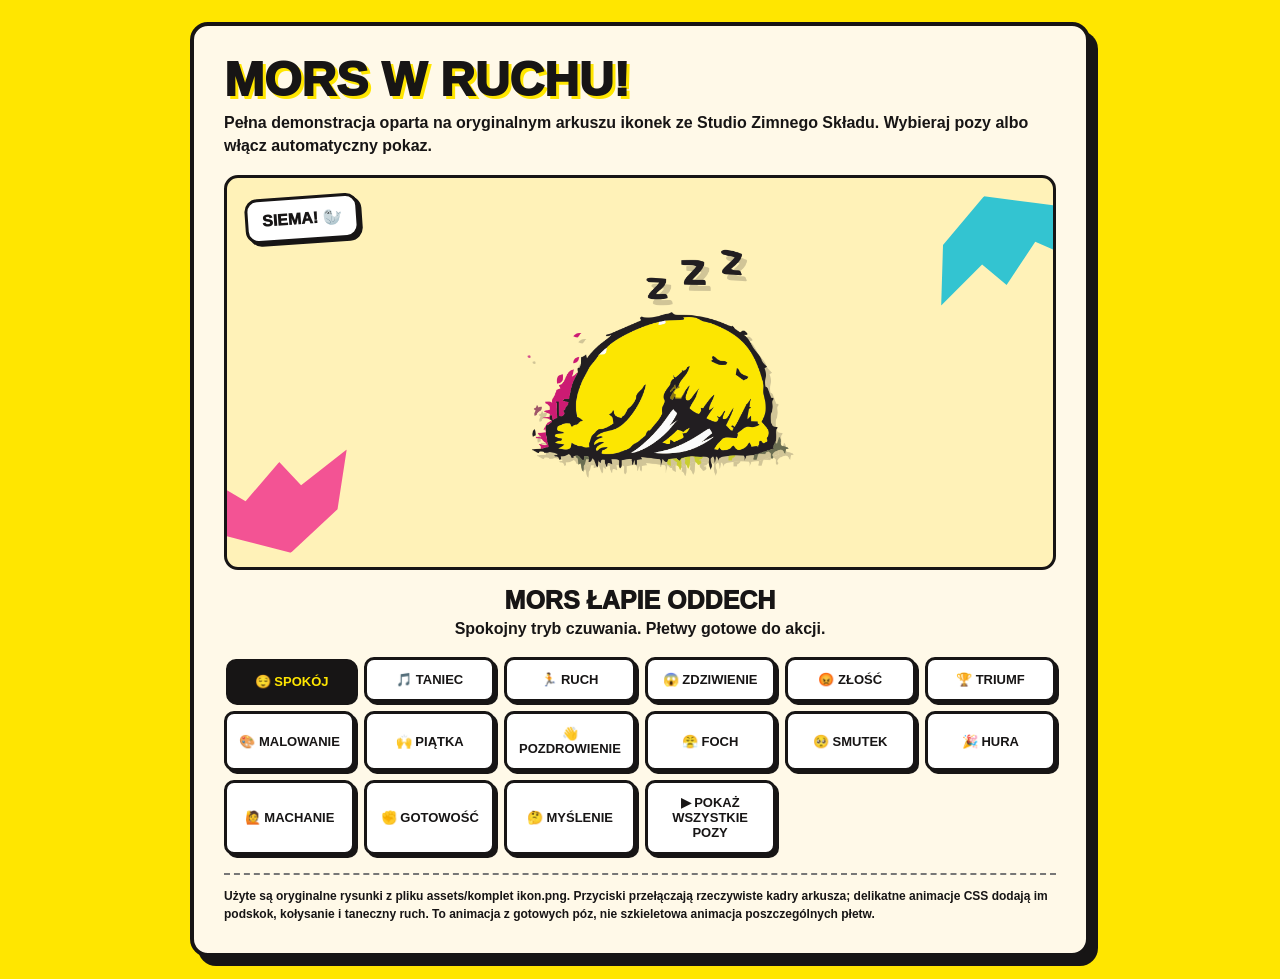
==== mors-demo.html @ f88451a2 "Popraw kadrowanie póz triumfu i malowania" ====
<!doctype html>
<html lang="pl">
<head>
<meta charset="utf-8">
<meta name="viewport" content="width=device-width,initial-scale=1">
<meta name="theme-color" content="#ffe600">
<title>Mors w ruchu — Studio Zimnego Składu</title>
<style>
:root{--ink:#171515;--yellow:#ffe600;--pink:#f02c8b;--cyan:#00b9d7}
*{box-sizing:border-box}body{margin:0;padding:22px;background:var(--yellow);color:var(--ink);font-family:Arial,sans-serif}
.wrap{max-width:900px;margin:auto;background:#fff9e8;border:4px solid var(--ink);border-radius:18px;padding:clamp(16px,4vw,30px);box-shadow:8px 9px 0 var(--ink)}
h1{font-size:clamp(27px,6vw,48px);line-height:.98;margin:0 0 8px;font-weight:1000;text-transform:uppercase;text-shadow:3px 3px 0 var(--yellow)}
.lead{font-weight:800;margin:0 0 18px;line-height:1.45}
.stage{position:relative;min-height:390px;border:3px solid var(--ink);border-radius:14px;background:#fff2b8;display:flex;align-items:center;justify-content:center;overflow:hidden}
.stage:before,.stage:after{content:"";position:absolute;width:170px;height:90px;background:var(--pink);opacity:.8;clip-path:polygon(0 40%,20% 0,34% 30%,60% 0,68% 32%,100% 10%,84% 70%,50% 100%,25% 70%);transform:rotate(-18deg);left:-35px;bottom:12px}
.stage:after{left:auto;right:-35px;top:14px;bottom:auto;background:var(--cyan);transform:rotate(155deg)}
.mors{width:min(75vw,310px);aspect-ratio:547/686;background-image:url('assets/komplet%20ikon.png');background-repeat:no-repeat;background-size:400% 400%;background-position:0 0;position:relative;z-index:1;filter:drop-shadow(5px 6px 0 rgba(23,21,21,.2));transition:background-position .12s ease,transform .2s ease}
.mors.bounce{animation:bounce .65s ease-in-out infinite}
.mors.shake{animation:shake .5s ease-in-out infinite}
.mors.dance{animation:dance .75s ease-in-out infinite}
.mors.idle{animation:idle 2s ease-in-out infinite}
/* Kadry o szerszym rysunku dostają osobne kadrowanie, bez obcinania płetw i rekwizytów. */
.mors.pose-triumph{background-size:400% 400%!important;background-position:40% 33.333%!important}
.mors.pose-paint{background-size:300% 400%!important;background-position:80% 33.333%!important}
@keyframes bounce{0%,100%{transform:translateY(0)}50%{transform:translateY(-22px)}}
@keyframes shake{0%,100%{transform:rotate(-4deg)}50%{transform:rotate(4deg)}}
@keyframes dance{0%,100%{transform:rotate(-8deg) translateY(0)}25%{transform:rotate(8deg) translateY(-12px)}50%{transform:rotate(-8deg) translateY(0)}75%{transform:rotate(8deg) translateY(-12px)}}
@keyframes idle{0%,100%{transform:translateY(0)}50%{transform:translateY(-8px)}}
.bubble{position:absolute;z-index:2;top:18px;left:18px;padding:10px 14px;background:white;border:3px solid var(--ink);border-radius:13px;font-weight:1000;transform:rotate(-4deg);box-shadow:3px 3px 0 var(--ink)}
.caption{text-align:center;font-size:clamp(18px,4vw,25px);font-weight:1000;margin:16px 0 5px;text-transform:uppercase}
.desc{text-align:center;font-weight:700;margin:0 0 17px;min-height:20px}
.controls{display:grid;grid-template-columns:repeat(auto-fit,minmax(125px,1fr));gap:9px}
button{font:900 13px Arial,sans-serif;color:var(--ink);background:#fff;border:3px solid var(--ink);border-radius:10px;padding:12px 9px;box-shadow:3px 3px 0 var(--ink);cursor:pointer}
button.active{background:var(--ink);color:var(--yellow);transform:translate(2px,2px);box-shadow:1px 1px 0 var(--ink)}
.note{margin:18px 0 0;padding-top:12px;border-top:2px dashed #777;font-size:12px;line-height:1.5;font-weight:700}
@media(max-width:520px){body{padding:10px}.stage{min-height:330px}.mors{width:min(78vw,260px)}.bubble{top:10px;left:10px;font-size:12px}}
@media(prefers-reduced-motion:reduce){.mors{animation:none!important;transition:none}}
</style>
</head>
<body>
<main class="wrap">
<h1>Mors w ruchu!</h1>
<p class="lead">Pełna demonstracja oparta na oryginalnym arkuszu ikonek ze Studio Zimnego Składu. Wybieraj pozy albo włącz automatyczny pokaz.</p>
<div class="stage">
<div class="bubble" id="bubble">SIEMA! 🦭</div>
<div class="mors idle" id="mors" role="img" aria-label="Oryginalna ilustracja Morsa"></div>
</div>
<div class="caption" id="caption">Mors łapie oddech</div>
<p class="desc" id="desc">Spokojny tryb czuwania. Płetwy gotowe do akcji.</p>
<div class="controls" id="controls">
<button data-pose="0" data-motion="idle" data-title="Mors łapie oddech" data-desc="Spokojny tryb czuwania. Płetwy gotowe do akcji." data-bubble="SIEMA! 🦭">😌 SPOKÓJ</button>
<button data-pose="1" data-motion="dance" data-title="Muzyka gra!" data-desc="Mors słyszy dobry bit i nie potrafi usiedzieć." data-bubble="DAWAJ GŁOŚNIEJ!">🎵 TANIEC</button>
<button data-pose="2" data-motion="bounce" data-title="Mors w natarciu" data-desc="Ruszamy do działania. Tusze w gotowości!" data-bubble="NAPRZÓD!">🏃 RUCH</button>
<button data-pose="3" data-motion="shake" data-title="O MATKO!" data-desc="Ktoś właśnie wysłał plik w Wordzie do druku." data-bubble="COOO?!">😱 ZDZIWIENIE</button>
<button data-pose="4" data-motion="shake" data-title="Mors się wkurzył" data-desc="Trzecia poprawka do poprawki. Cierpliwość na wyczerpaniu." data-bubble="GRRR!">😡 ZŁOŚĆ</button>
<button data-pose="5" data-motion="bounce" data-title="Zwycięstwo!" data-desc="Projekt zaakceptowany bez ani jednej poprawki!" data-bubble="JEST MOC!">🏆 TRIUMF</button>
<button data-pose="6" data-motion="idle" data-title="Mors artysta" data-desc="Powstaje arcydzieło. Farba wszędzie, ale jest efekt." data-bubble="MALUJEMY!">🎨 MALOWANIE</button>
<button data-pose="7" data-motion="idle" data-title="Przybij piątkę!" data-desc="Dobra robota, ekipo. Płetwa przybita." data-bubble="PIĄTECZKA!">🙌 PIĄTKA</button>
<button data-pose="8" data-motion="dance" data-title="Mors pozdrawia" data-desc="Wysyła serdeczne pozdrowienia całej ekipie." data-bubble="POZDRAWIAM!">👋 POZDROWIENIE</button>
<button data-pose="9" data-motion="shake" data-title="Nie podoba mi się" data-desc="Mors właśnie zobaczył źle ustawione spady." data-bubble="NO NIE...">😤 FOCH</button>
<button data-pose="10" data-motion="idle" data-title="Smuteczek" data-desc="Drukarka zjadła ostatni arkusz. Chwila ciszy." data-bubble="BUU...">🥺 SMUTEK</button>
<button data-pose="11" data-motion="bounce" data-title="Ręce w górę!" data-desc="To jest ten moment, kiedy wszystko się udało." data-bubble="HURA!!!">🎉 HURA</button>
<button data-pose="12" data-motion="dance" data-title="Hej, hej!" data-desc="Mors macha do obserwujących." data-bubble="CZEŚĆ!">🙋 MACHANIE</button>
<button data-pose="13" data-motion="idle" data-title="Mors gotowy" data-desc="Zebrany, skupiony, czeka na kolejne zadanie." data-bubble="NO TO CO?">✊ GOTOWOŚĆ</button>
<button data-pose="14" data-motion="idle" data-title="Chwila namysłu" data-desc="Mors analizuje sytuację. To może chwilę potrwać." data-bubble="HMMMM...">🤔 MYŚLENIE</button>
<button id="auto">▶ POKAŻ WSZYSTKIE POZY</button>
</div>
<p class="note">Użyte są oryginalne rysunki z pliku <b>assets/komplet ikon.png</b>. Przyciski przełączają rzeczywiste kadry arkusza; delikatne animacje CSS dodają im podskok, kołysanie i taneczny ruch. To animacja z gotowych póz, nie szkieletowa animacja poszczególnych płetw.</p>
</main>
<script>
(()=>{
const el=document.getElementById('mors'),caption=document.getElementById('caption'),desc=document.getElementById('desc'),bubble=document.getElementById('bubble'),buttons=[...document.querySelectorAll('button[data-pose]')],auto=document.getElementById('auto');
const positions=['0% 0%','33.333% 0%','66.666% 0%','100% 0%','0% 33.333%','33.333% 33.333%','66.666% 33.333%','0% 66.666%','33.333% 66.666%','66.666% 66.666%','100% 66.666%','0% 100%','33.333% 100%','66.666% 100%','100% 100%'];
let timer=null,index=0;
function show(b){index=Number(b.dataset.pose);el.style.backgroundSize='400% 400%';el.style.backgroundPosition=positions[index];el.className='mors '+b.dataset.motion+(index===5?' pose-triumph':index===6?' pose-paint':'');caption.textContent=b.dataset.title;desc.textContent=b.dataset.desc;bubble.textContent=b.dataset.bubble;buttons.forEach(x=>x.classList.toggle('active',x===b));}
buttons.forEach(b=>b.addEventListener('click',()=>{stop();show(b)}));
function stop(){if(timer){clearInterval(timer);timer=null}auto.textContent='▶ POKAŻ WSZYSTKIE POZY';auto.classList.remove('active')}
auto.addEventListener('click',()=>{if(timer){stop();return}auto.textContent='Ⅱ ZATRZYMAJ POKAZ';auto.classList.add('active');let i=0;const tick=()=>{show(buttons[i]);i=(i+1)%buttons.length};tick();timer=setInterval(tick,1800)});
show(buttons[0]);
})();
</script>
</body></html>
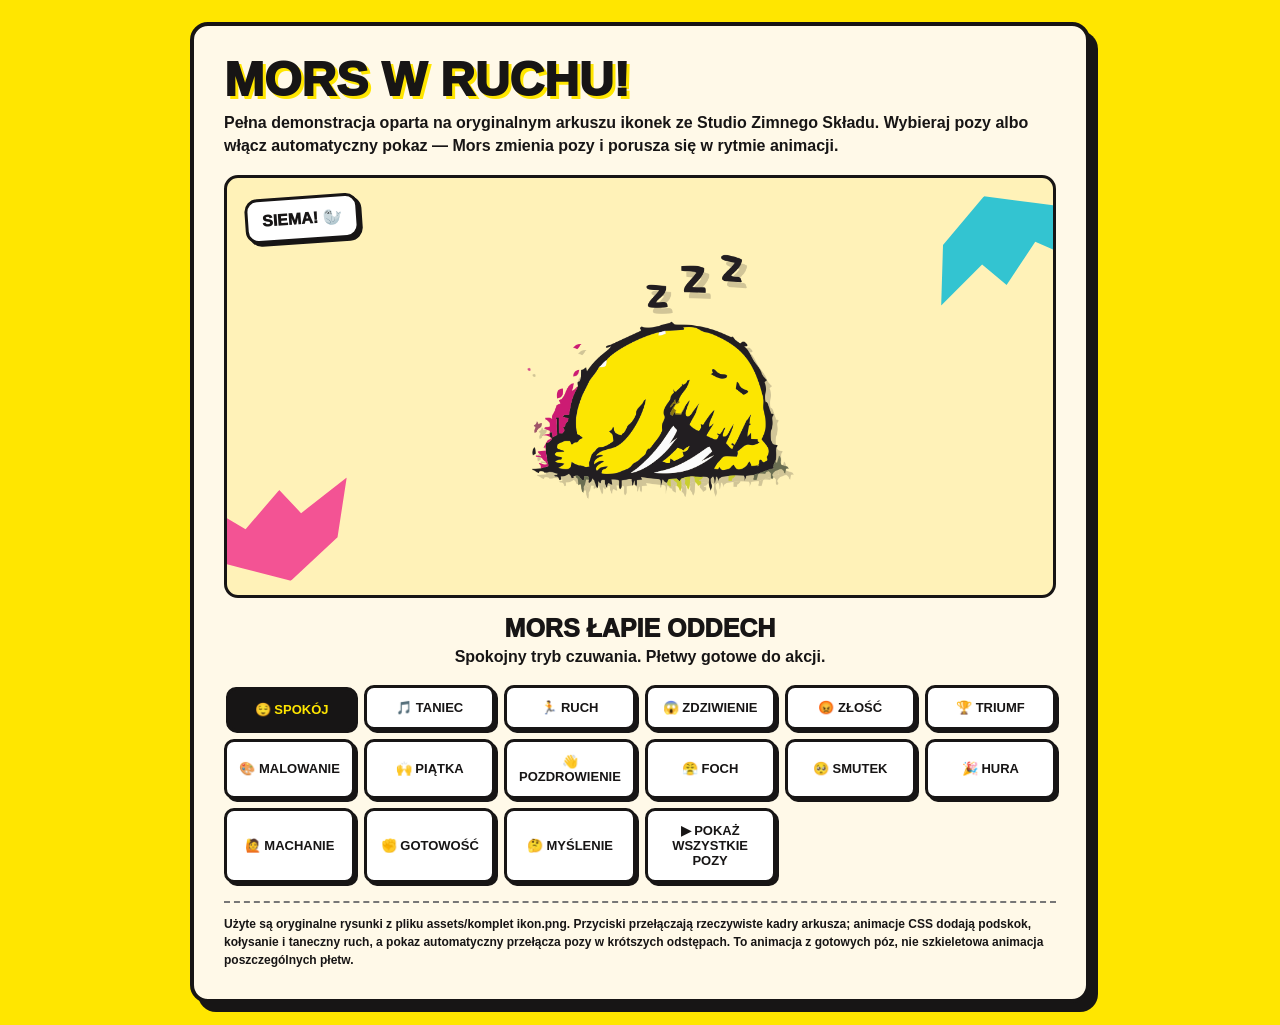
==== commit 56179572: "Fix walrus sprite proportions and improve visible motion" ====
--- a/mors-demo.html
+++ b/mors-demo.html
@@ -14,14 +14,15 @@
 .stage{position:relative;min-height:390px;border:3px solid var(--ink);border-radius:14px;background:#fff2b8;display:flex;align-items:center;justify-content:center;overflow:hidden}
 .stage:before,.stage:after{content:"";position:absolute;width:170px;height:90px;background:var(--pink);opacity:.8;clip-path:polygon(0 40%,20% 0,34% 30%,60% 0,68% 32%,100% 10%,84% 70%,50% 100%,25% 70%);transform:rotate(-18deg);left:-35px;bottom:12px}
 .stage:after{left:auto;right:-35px;top:14px;bottom:auto;background:var(--cyan);transform:rotate(155deg)}
-.mors{width:min(75vw,310px);aspect-ratio:547/686;background-image:url('assets/komplet%20ikon.png');background-repeat:no-repeat;background-size:400% 400%;background-position:0 0;position:relative;z-index:1;filter:drop-shadow(5px 6px 0 rgba(23,21,21,.2));transition:background-position .12s ease,transform .2s ease}
+.mors{width:min(75vw,310px);aspect-ratio:1097/1473;background-image:url('assets/komplet%20ikon.png');background-repeat:no-repeat;background-size:400% 400%;background-position:0 0;position:relative;z-index:1;filter:drop-shadow(5px 6px 0 rgba(23,21,21,.2));transition:background-position .35s ease,transform .25s ease,filter .25s ease}
 .mors.bounce{animation:bounce .65s ease-in-out infinite}
 .mors.shake{animation:shake .5s ease-in-out infinite}
 .mors.dance{animation:dance .75s ease-in-out infinite}
 .mors.idle{animation:idle 2s ease-in-out infinite}
 /* Kadry o szerszym rysunku dostają osobne kadrowanie, bez obcinania płetw i rekwizytów. */
-.mors.pose-triumph{background-size:400% 400%!important;background-position:40% 33.333%!important}
-.mors.pose-paint{background-size:300% 400%!important;background-position:80% 33.333%!important}
+.mors.pose-triumph{background-size:400% 400%!important;background-position:33.333% 33.333%!important}
+.mors.pose-paint{background-size:400% 400%!important;background-position:66.666% 33.333%!important;animation:paintBob .8s ease-in-out infinite}
+@keyframes paintBob{0%,100%{transform:translateY(0) rotate(-1deg)}50%{transform:translateY(-9px) rotate(1deg)}}
 @keyframes bounce{0%,100%{transform:translateY(0)}50%{transform:translateY(-22px)}}
 @keyframes shake{0%,100%{transform:rotate(-4deg)}50%{transform:rotate(4deg)}}
 @keyframes dance{0%,100%{transform:rotate(-8deg) translateY(0)}25%{transform:rotate(8deg) translateY(-12px)}50%{transform:rotate(-8deg) translateY(0)}75%{transform:rotate(8deg) translateY(-12px)}}
@@ -40,7 +41,7 @@
 <body>
 <main class="wrap">
 <h1>Mors w ruchu!</h1>
-<p class="lead">Pełna demonstracja oparta na oryginalnym arkuszu ikonek ze Studio Zimnego Składu. Wybieraj pozy albo włącz automatyczny pokaz.</p>
+<p class="lead">Pełna demonstracja oparta na oryginalnym arkuszu ikonek ze Studio Zimnego Składu. Wybieraj pozy albo włącz automatyczny pokaz — Mors zmienia pozy i porusza się w rytmie animacji.</p>
 <div class="stage">
 <div class="bubble" id="bubble">SIEMA! 🦭</div>
 <div class="mors idle" id="mors" role="img" aria-label="Oryginalna ilustracja Morsa"></div>
@@ -65,7 +66,7 @@
 <button data-pose="14" data-motion="idle" data-title="Chwila namysłu" data-desc="Mors analizuje sytuację. To może chwilę potrwać." data-bubble="HMMMM...">🤔 MYŚLENIE</button>
 <button id="auto">▶ POKAŻ WSZYSTKIE POZY</button>
 </div>
-<p class="note">Użyte są oryginalne rysunki z pliku <b>assets/komplet ikon.png</b>. Przyciski przełączają rzeczywiste kadry arkusza; delikatne animacje CSS dodają im podskok, kołysanie i taneczny ruch. To animacja z gotowych póz, nie szkieletowa animacja poszczególnych płetw.</p>
+<p class="note">Użyte są oryginalne rysunki z pliku <b>assets/komplet ikon.png</b>. Przyciski przełączają rzeczywiste kadry arkusza; animacje CSS dodają podskok, kołysanie i taneczny ruch, a pokaz automatyczny przełącza pozy w krótszych odstępach. To animacja z gotowych póz, nie szkieletowa animacja poszczególnych płetw.</p>
 </main>
 <script>
 (()=>{
@@ -75,7 +76,7 @@
 function show(b){index=Number(b.dataset.pose);el.style.backgroundSize='400% 400%';el.style.backgroundPosition=positions[index];el.className='mors '+b.dataset.motion+(index===5?' pose-triumph':index===6?' pose-paint':'');caption.textContent=b.dataset.title;desc.textContent=b.dataset.desc;bubble.textContent=b.dataset.bubble;buttons.forEach(x=>x.classList.toggle('active',x===b));}
 buttons.forEach(b=>b.addEventListener('click',()=>{stop();show(b)}));
 function stop(){if(timer){clearInterval(timer);timer=null}auto.textContent='▶ POKAŻ WSZYSTKIE POZY';auto.classList.remove('active')}
-auto.addEventListener('click',()=>{if(timer){stop();return}auto.textContent='Ⅱ ZATRZYMAJ POKAZ';auto.classList.add('active');let i=0;const tick=()=>{show(buttons[i]);i=(i+1)%buttons.length};tick();timer=setInterval(tick,1800)});
+auto.addEventListener('click',()=>{if(timer){stop();return}auto.textContent='Ⅱ ZATRZYMAJ POKAZ';auto.classList.add('active');let i=0;const tick=()=>{show(buttons[i]);i=(i+1)%buttons.length};tick();timer=setInterval(tick,950)});
 show(buttons[0]);
 })();
 </script>
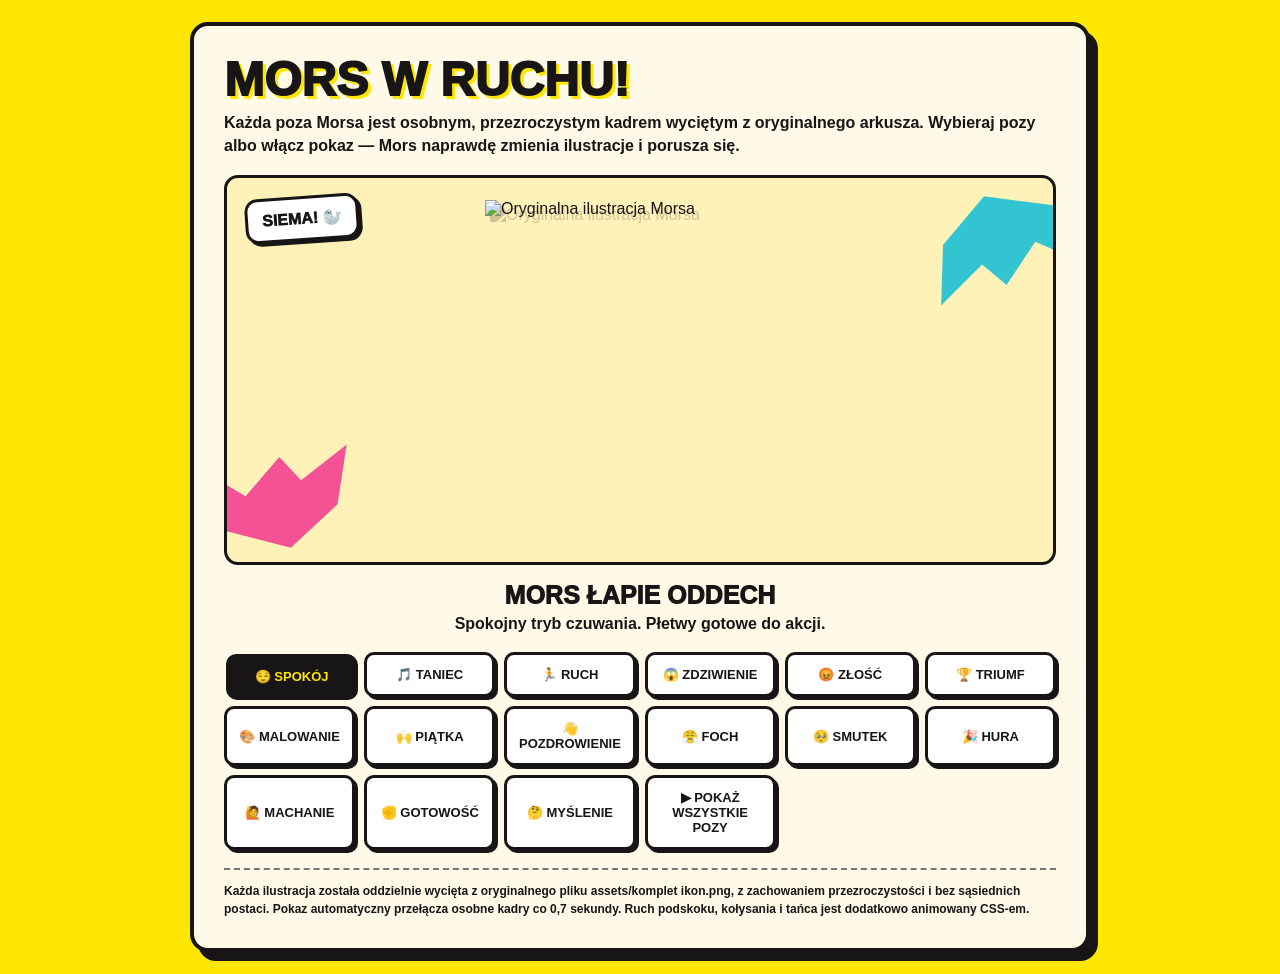
==== commit 78cf007d: "Napraw pokaz Morsa: osobne kadry i wyraźniejsza animacja" ====
--- a/mors-demo.html
+++ b/mors-demo.html
@@ -14,15 +14,11 @@
 .stage{position:relative;min-height:390px;border:3px solid var(--ink);border-radius:14px;background:#fff2b8;display:flex;align-items:center;justify-content:center;overflow:hidden}
 .stage:before,.stage:after{content:"";position:absolute;width:170px;height:90px;background:var(--pink);opacity:.8;clip-path:polygon(0 40%,20% 0,34% 30%,60% 0,68% 32%,100% 10%,84% 70%,50% 100%,25% 70%);transform:rotate(-18deg);left:-35px;bottom:12px}
 .stage:after{left:auto;right:-35px;top:14px;bottom:auto;background:var(--cyan);transform:rotate(155deg)}
-.mors{width:min(75vw,310px);aspect-ratio:1097/1473;background-image:url('assets/komplet%20ikon.png');background-repeat:no-repeat;background-size:400% 400%;background-position:0 0;position:relative;z-index:1;filter:drop-shadow(5px 6px 0 rgba(23,21,21,.2));transition:background-position .35s ease,transform .25s ease,filter .25s ease}
+.mors{width:min(75vw,310px);height:340px;object-fit:contain;position:relative;z-index:1;filter:drop-shadow(5px 6px 0 rgba(23,21,21,.2));transition:transform .25s ease}
 .mors.bounce{animation:bounce .65s ease-in-out infinite}
 .mors.shake{animation:shake .5s ease-in-out infinite}
 .mors.dance{animation:dance .75s ease-in-out infinite}
 .mors.idle{animation:idle 2s ease-in-out infinite}
-/* Kadry o szerszym rysunku dostają osobne kadrowanie, bez obcinania płetw i rekwizytów. */
-.mors.pose-triumph{background-size:400% 400%!important;background-position:33.333% 33.333%!important}
-.mors.pose-paint{background-size:400% 400%!important;background-position:66.666% 33.333%!important;animation:paintBob .8s ease-in-out infinite}
-@keyframes paintBob{0%,100%{transform:translateY(0) rotate(-1deg)}50%{transform:translateY(-9px) rotate(1deg)}}
 @keyframes bounce{0%,100%{transform:translateY(0)}50%{transform:translateY(-22px)}}
 @keyframes shake{0%,100%{transform:rotate(-4deg)}50%{transform:rotate(4deg)}}
 @keyframes dance{0%,100%{transform:rotate(-8deg) translateY(0)}25%{transform:rotate(8deg) translateY(-12px)}50%{transform:rotate(-8deg) translateY(0)}75%{transform:rotate(8deg) translateY(-12px)}}
@@ -41,10 +37,10 @@
 <body>
 <main class="wrap">
 <h1>Mors w ruchu!</h1>
-<p class="lead">Pełna demonstracja oparta na oryginalnym arkuszu ikonek ze Studio Zimnego Składu. Wybieraj pozy albo włącz automatyczny pokaz — Mors zmienia pozy i porusza się w rytmie animacji.</p>
+<p class="lead">Każda poza Morsa jest osobnym, przezroczystym kadrem wyciętym z oryginalnego arkusza. Wybieraj pozy albo włącz pokaz — Mors naprawdę zmienia ilustracje i porusza się.</p>
 <div class="stage">
 <div class="bubble" id="bubble">SIEMA! 🦭</div>
-<div class="mors idle" id="mors" role="img" aria-label="Oryginalna ilustracja Morsa"></div>
+<img class="mors idle" id="mors" src="assets/mors-00.png" alt="Oryginalna ilustracja Morsa" width="310" height="340">
 </div>
 <div class="caption" id="caption">Mors łapie oddech</div>
 <p class="desc" id="desc">Spokojny tryb czuwania. Płetwy gotowe do akcji.</p>
@@ -66,17 +62,16 @@
 <button data-pose="14" data-motion="idle" data-title="Chwila namysłu" data-desc="Mors analizuje sytuację. To może chwilę potrwać." data-bubble="HMMMM...">🤔 MYŚLENIE</button>
 <button id="auto">▶ POKAŻ WSZYSTKIE POZY</button>
 </div>
-<p class="note">Użyte są oryginalne rysunki z pliku <b>assets/komplet ikon.png</b>. Przyciski przełączają rzeczywiste kadry arkusza; animacje CSS dodają podskok, kołysanie i taneczny ruch, a pokaz automatyczny przełącza pozy w krótszych odstępach. To animacja z gotowych póz, nie szkieletowa animacja poszczególnych płetw.</p>
+<p class="note">Każda ilustracja została oddzielnie wycięta z oryginalnego pliku <b>assets/komplet ikon.png</b>, z zachowaniem przezroczystości i bez sąsiednich postaci. Pokaz automatyczny przełącza osobne kadry co 0,7 sekundy. Ruch podskoku, kołysania i tańca jest dodatkowo animowany CSS-em.</p>
 </main>
 <script>
 (()=>{
 const el=document.getElementById('mors'),caption=document.getElementById('caption'),desc=document.getElementById('desc'),bubble=document.getElementById('bubble'),buttons=[...document.querySelectorAll('button[data-pose]')],auto=document.getElementById('auto');
-const positions=['0% 0%','33.333% 0%','66.666% 0%','100% 0%','0% 33.333%','33.333% 33.333%','66.666% 33.333%','0% 66.666%','33.333% 66.666%','66.666% 66.666%','100% 66.666%','0% 100%','33.333% 100%','66.666% 100%','100% 100%'];
 let timer=null,index=0;
-function show(b){index=Number(b.dataset.pose);el.style.backgroundSize='400% 400%';el.style.backgroundPosition=positions[index];el.className='mors '+b.dataset.motion+(index===5?' pose-triumph':index===6?' pose-paint':'');caption.textContent=b.dataset.title;desc.textContent=b.dataset.desc;bubble.textContent=b.dataset.bubble;buttons.forEach(x=>x.classList.toggle('active',x===b));}
+function show(b){index=Number(b.dataset.pose);el.src='assets/mors-'+String(index).padStart(2,'0')+'.png';el.className='mors '+b.dataset.motion;caption.textContent=b.dataset.title;desc.textContent=b.dataset.desc;bubble.textContent=b.dataset.bubble;buttons.forEach(x=>x.classList.toggle('active',x===b));}
 buttons.forEach(b=>b.addEventListener('click',()=>{stop();show(b)}));
 function stop(){if(timer){clearInterval(timer);timer=null}auto.textContent='▶ POKAŻ WSZYSTKIE POZY';auto.classList.remove('active')}
-auto.addEventListener('click',()=>{if(timer){stop();return}auto.textContent='Ⅱ ZATRZYMAJ POKAZ';auto.classList.add('active');let i=0;const tick=()=>{show(buttons[i]);i=(i+1)%buttons.length};tick();timer=setInterval(tick,950)});
+auto.addEventListener('click',()=>{if(timer){stop();return}auto.textContent='Ⅱ ZATRZYMAJ POKAZ';auto.classList.add('active');let i=0;const tick=()=>{show(buttons[i]);i=(i+1)%buttons.length};tick();timer=setInterval(tick,700)});
 show(buttons[0]);
 })();
 </script>
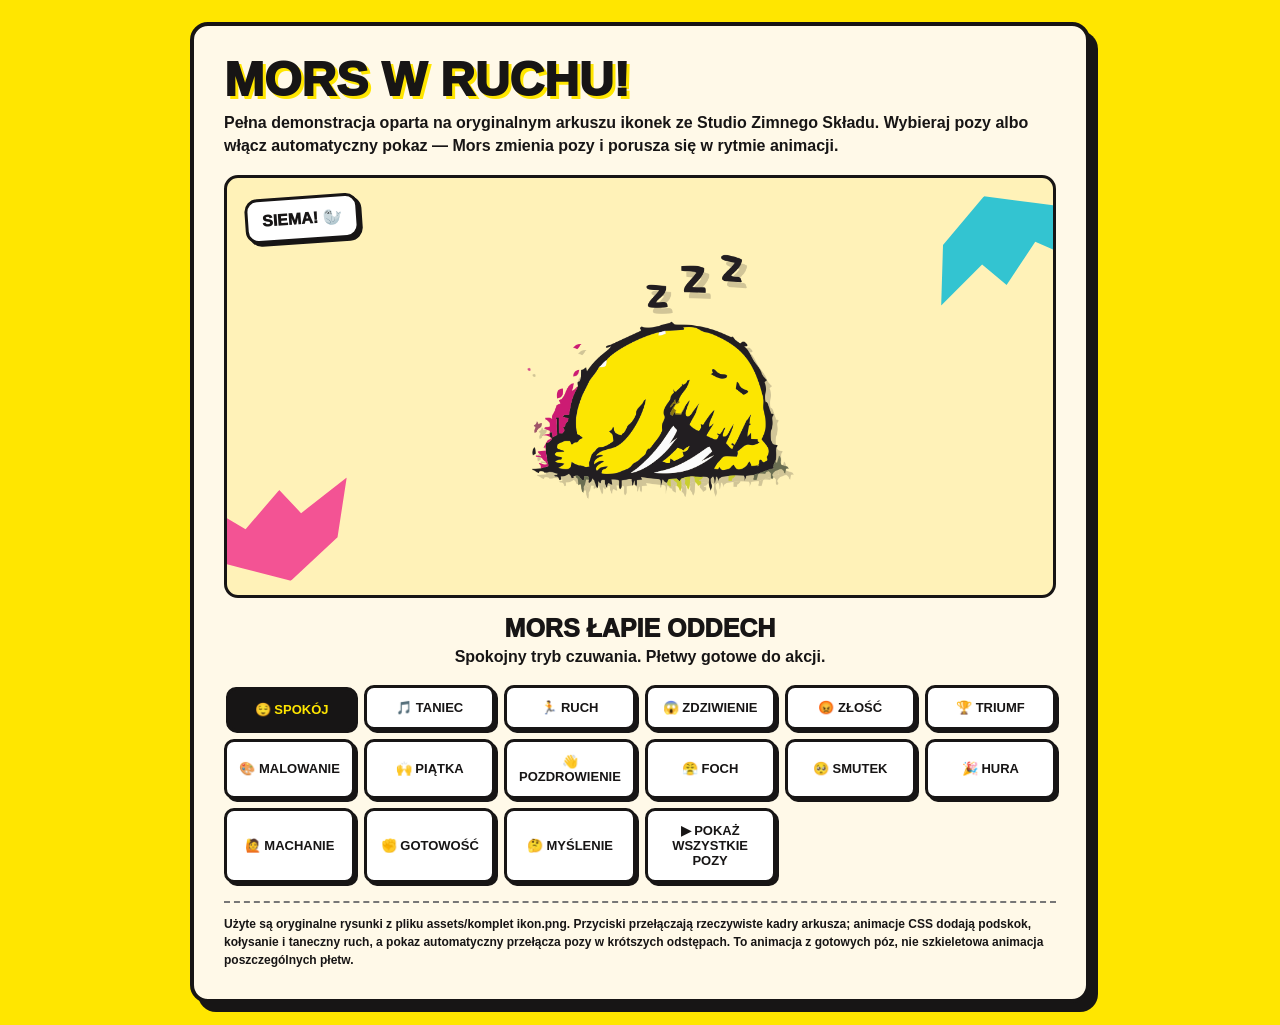
==== commit ffddff12: "Przywróć poprzednią wersję demonstracji Morsa" ====
--- a/mors-demo.html
+++ b/mors-demo.html
@@ -14,11 +14,15 @@
 .stage{position:relative;min-height:390px;border:3px solid var(--ink);border-radius:14px;background:#fff2b8;display:flex;align-items:center;justify-content:center;overflow:hidden}
 .stage:before,.stage:after{content:"";position:absolute;width:170px;height:90px;background:var(--pink);opacity:.8;clip-path:polygon(0 40%,20% 0,34% 30%,60% 0,68% 32%,100% 10%,84% 70%,50% 100%,25% 70%);transform:rotate(-18deg);left:-35px;bottom:12px}
 .stage:after{left:auto;right:-35px;top:14px;bottom:auto;background:var(--cyan);transform:rotate(155deg)}
-.mors{width:min(75vw,310px);height:340px;object-fit:contain;position:relative;z-index:1;filter:drop-shadow(5px 6px 0 rgba(23,21,21,.2));transition:transform .25s ease}
+.mors{width:min(75vw,310px);aspect-ratio:1097/1473;background-image:url('assets/komplet%20ikon.png');background-repeat:no-repeat;background-size:400% 400%;background-position:0 0;position:relative;z-index:1;filter:drop-shadow(5px 6px 0 rgba(23,21,21,.2));transition:background-position .35s ease,transform .25s ease,filter .25s ease}
 .mors.bounce{animation:bounce .65s ease-in-out infinite}
 .mors.shake{animation:shake .5s ease-in-out infinite}
 .mors.dance{animation:dance .75s ease-in-out infinite}
 .mors.idle{animation:idle 2s ease-in-out infinite}
+/* Kadry o szerszym rysunku dostają osobne kadrowanie, bez obcinania płetw i rekwizytów. */
+.mors.pose-triumph{background-size:400% 400%!important;background-position:33.333% 33.333%!important}
+.mors.pose-paint{background-size:400% 400%!important;background-position:66.666% 33.333%!important;animation:paintBob .8s ease-in-out infinite}
+@keyframes paintBob{0%,100%{transform:translateY(0) rotate(-1deg)}50%{transform:translateY(-9px) rotate(1deg)}}
 @keyframes bounce{0%,100%{transform:translateY(0)}50%{transform:translateY(-22px)}}
 @keyframes shake{0%,100%{transform:rotate(-4deg)}50%{transform:rotate(4deg)}}
 @keyframes dance{0%,100%{transform:rotate(-8deg) translateY(0)}25%{transform:rotate(8deg) translateY(-12px)}50%{transform:rotate(-8deg) translateY(0)}75%{transform:rotate(8deg) translateY(-12px)}}
@@ -37,10 +41,10 @@
 <body>
 <main class="wrap">
 <h1>Mors w ruchu!</h1>
-<p class="lead">Każda poza Morsa jest osobnym, przezroczystym kadrem wyciętym z oryginalnego arkusza. Wybieraj pozy albo włącz pokaz — Mors naprawdę zmienia ilustracje i porusza się.</p>
+<p class="lead">Pełna demonstracja oparta na oryginalnym arkuszu ikonek ze Studio Zimnego Składu. Wybieraj pozy albo włącz automatyczny pokaz — Mors zmienia pozy i porusza się w rytmie animacji.</p>
 <div class="stage">
 <div class="bubble" id="bubble">SIEMA! 🦭</div>
-<img class="mors idle" id="mors" src="assets/mors-00.png" alt="Oryginalna ilustracja Morsa" width="310" height="340">
+<div class="mors idle" id="mors" role="img" aria-label="Oryginalna ilustracja Morsa"></div>
 </div>
 <div class="caption" id="caption">Mors łapie oddech</div>
 <p class="desc" id="desc">Spokojny tryb czuwania. Płetwy gotowe do akcji.</p>
@@ -62,16 +66,17 @@
 <button data-pose="14" data-motion="idle" data-title="Chwila namysłu" data-desc="Mors analizuje sytuację. To może chwilę potrwać." data-bubble="HMMMM...">🤔 MYŚLENIE</button>
 <button id="auto">▶ POKAŻ WSZYSTKIE POZY</button>
 </div>
-<p class="note">Każda ilustracja została oddzielnie wycięta z oryginalnego pliku <b>assets/komplet ikon.png</b>, z zachowaniem przezroczystości i bez sąsiednich postaci. Pokaz automatyczny przełącza osobne kadry co 0,7 sekundy. Ruch podskoku, kołysania i tańca jest dodatkowo animowany CSS-em.</p>
+<p class="note">Użyte są oryginalne rysunki z pliku <b>assets/komplet ikon.png</b>. Przyciski przełączają rzeczywiste kadry arkusza; animacje CSS dodają podskok, kołysanie i taneczny ruch, a pokaz automatyczny przełącza pozy w krótszych odstępach. To animacja z gotowych póz, nie szkieletowa animacja poszczególnych płetw.</p>
 </main>
 <script>
 (()=>{
 const el=document.getElementById('mors'),caption=document.getElementById('caption'),desc=document.getElementById('desc'),bubble=document.getElementById('bubble'),buttons=[...document.querySelectorAll('button[data-pose]')],auto=document.getElementById('auto');
+const positions=['0% 0%','33.333% 0%','66.666% 0%','100% 0%','0% 33.333%','33.333% 33.333%','66.666% 33.333%','0% 66.666%','33.333% 66.666%','66.666% 66.666%','100% 66.666%','0% 100%','33.333% 100%','66.666% 100%','100% 100%'];
 let timer=null,index=0;
-function show(b){index=Number(b.dataset.pose);el.src='assets/mors-'+String(index).padStart(2,'0')+'.png';el.className='mors '+b.dataset.motion;caption.textContent=b.dataset.title;desc.textContent=b.dataset.desc;bubble.textContent=b.dataset.bubble;buttons.forEach(x=>x.classList.toggle('active',x===b));}
+function show(b){index=Number(b.dataset.pose);el.style.backgroundSize='400% 400%';el.style.backgroundPosition=positions[index];el.className='mors '+b.dataset.motion+(index===5?' pose-triumph':index===6?' pose-paint':'');caption.textContent=b.dataset.title;desc.textContent=b.dataset.desc;bubble.textContent=b.dataset.bubble;buttons.forEach(x=>x.classList.toggle('active',x===b));}
 buttons.forEach(b=>b.addEventListener('click',()=>{stop();show(b)}));
 function stop(){if(timer){clearInterval(timer);timer=null}auto.textContent='▶ POKAŻ WSZYSTKIE POZY';auto.classList.remove('active')}
-auto.addEventListener('click',()=>{if(timer){stop();return}auto.textContent='Ⅱ ZATRZYMAJ POKAZ';auto.classList.add('active');let i=0;const tick=()=>{show(buttons[i]);i=(i+1)%buttons.length};tick();timer=setInterval(tick,700)});
+auto.addEventListener('click',()=>{if(timer){stop();return}auto.textContent='Ⅱ ZATRZYMAJ POKAZ';auto.classList.add('active');let i=0;const tick=()=>{show(buttons[i]);i=(i+1)%buttons.length};tick();timer=setInterval(tick,950)});
 show(buttons[0]);
 })();
 </script>
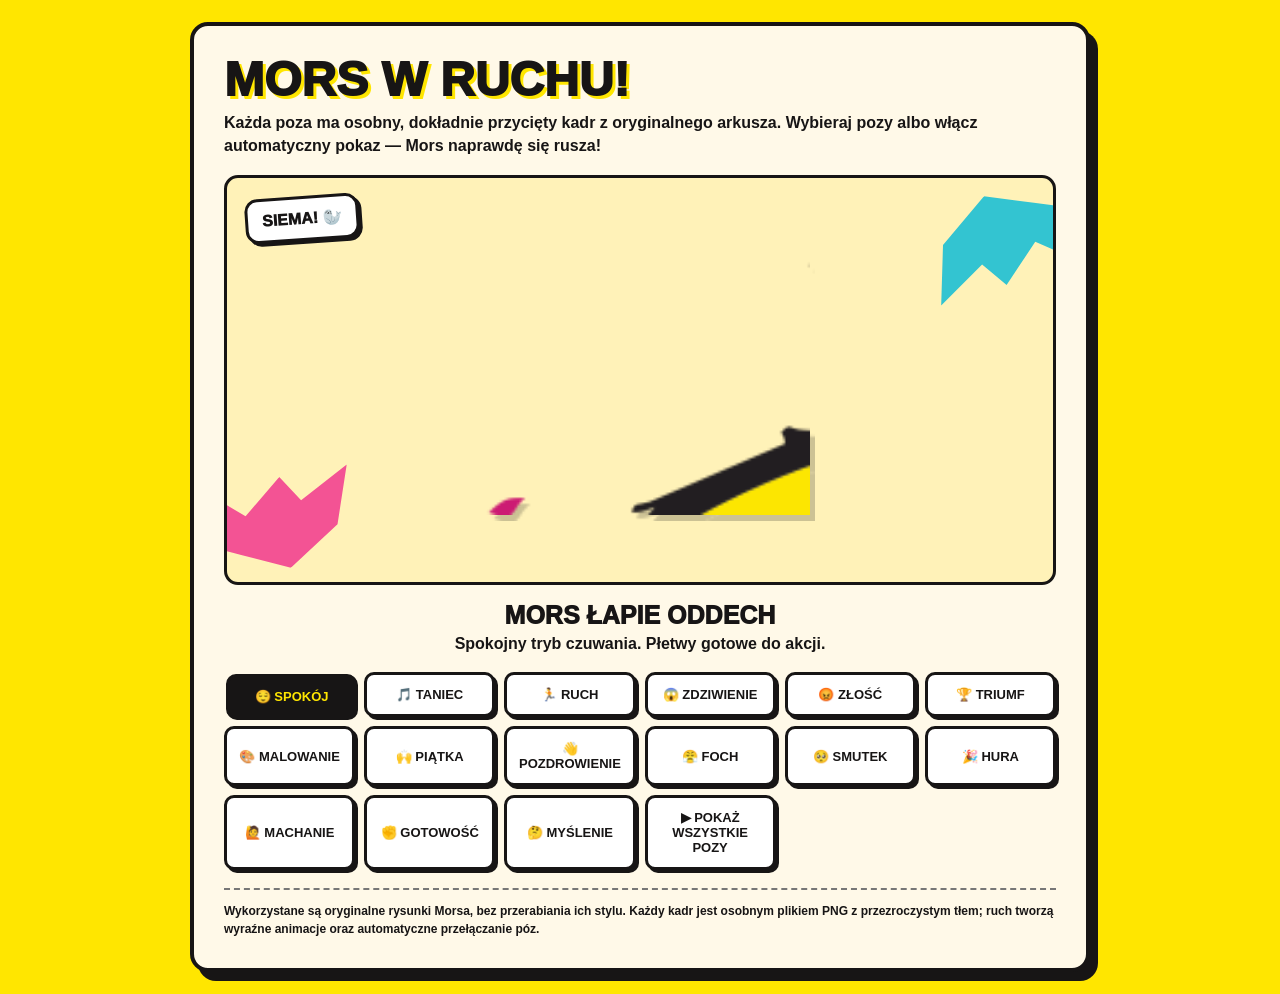
==== commit b8f52434: "Przebuduj demonstrację Morsa na osobne animowane kadry" ====
--- a/mors-demo.html
+++ b/mors-demo.html
@@ -7,77 +7,83 @@
 <title>Mors w ruchu — Studio Zimnego Składu</title>
 <style>
 :root{--ink:#171515;--yellow:#ffe600;--pink:#f02c8b;--cyan:#00b9d7}
-*{box-sizing:border-box}body{margin:0;padding:22px;background:var(--yellow);color:var(--ink);font-family:Arial,sans-serif}
+*{box-sizing:border-box}
+body{margin:0;padding:22px;background:var(--yellow);color:var(--ink);font-family:Arial,sans-serif}
 .wrap{max-width:900px;margin:auto;background:#fff9e8;border:4px solid var(--ink);border-radius:18px;padding:clamp(16px,4vw,30px);box-shadow:8px 9px 0 var(--ink)}
 h1{font-size:clamp(27px,6vw,48px);line-height:.98;margin:0 0 8px;font-weight:1000;text-transform:uppercase;text-shadow:3px 3px 0 var(--yellow)}
 .lead{font-weight:800;margin:0 0 18px;line-height:1.45}
-.stage{position:relative;min-height:390px;border:3px solid var(--ink);border-radius:14px;background:#fff2b8;display:flex;align-items:center;justify-content:center;overflow:hidden}
-.stage:before,.stage:after{content:"";position:absolute;width:170px;height:90px;background:var(--pink);opacity:.8;clip-path:polygon(0 40%,20% 0,34% 30%,60% 0,68% 32%,100% 10%,84% 70%,50% 100%,25% 70%);transform:rotate(-18deg);left:-35px;bottom:12px}
+.stage{position:relative;min-height:410px;border:3px solid var(--ink);border-radius:14px;background:#fff2b8;display:flex;align-items:center;justify-content:center;overflow:hidden;isolation:isolate}
+.stage:before,.stage:after{content:"";position:absolute;width:170px;height:90px;background:var(--pink);opacity:.8;clip-path:polygon(0 40%,20% 0,34% 30%,60% 0,68% 32%,100% 10%,84% 70%,50% 100%,25% 70%);transform:rotate(-18deg);left:-35px;bottom:12px;z-index:-1}
 .stage:after{left:auto;right:-35px;top:14px;bottom:auto;background:var(--cyan);transform:rotate(155deg)}
-.mors{width:min(75vw,310px);aspect-ratio:1097/1473;background-image:url('assets/komplet%20ikon.png');background-repeat:no-repeat;background-size:400% 400%;background-position:0 0;position:relative;z-index:1;filter:drop-shadow(5px 6px 0 rgba(23,21,21,.2));transition:background-position .35s ease,transform .25s ease,filter .25s ease}
-.mors.bounce{animation:bounce .65s ease-in-out infinite}
-.mors.shake{animation:shake .5s ease-in-out infinite}
-.mors.dance{animation:dance .75s ease-in-out infinite}
-.mors.idle{animation:idle 2s ease-in-out infinite}
-/* Kadry o szerszym rysunku dostają osobne kadrowanie, bez obcinania płetw i rekwizytów. */
-.mors.pose-triumph{background-size:400% 400%!important;background-position:33.333% 33.333%!important}
-.mors.pose-paint{background-size:400% 400%!important;background-position:66.666% 33.333%!important;animation:paintBob .8s ease-in-out infinite}
-@keyframes paintBob{0%,100%{transform:translateY(0) rotate(-1deg)}50%{transform:translateY(-9px) rotate(1deg)}}
-@keyframes bounce{0%,100%{transform:translateY(0)}50%{transform:translateY(-22px)}}
-@keyframes shake{0%,100%{transform:rotate(-4deg)}50%{transform:rotate(4deg)}}
-@keyframes dance{0%,100%{transform:rotate(-8deg) translateY(0)}25%{transform:rotate(8deg) translateY(-12px)}50%{transform:rotate(-8deg) translateY(0)}75%{transform:rotate(8deg) translateY(-12px)}}
-@keyframes idle{0%,100%{transform:translateY(0)}50%{transform:translateY(-8px)}}
-.bubble{position:absolute;z-index:2;top:18px;left:18px;padding:10px 14px;background:white;border:3px solid var(--ink);border-radius:13px;font-weight:1000;transform:rotate(-4deg);box-shadow:3px 3px 0 var(--ink)}
+.mors{display:block;width:min(72vw,340px);height:min(68vw,340px);object-fit:contain;position:relative;z-index:1;filter:drop-shadow(5px 6px 0 rgba(23,21,21,.22));transform-origin:50% 75%;will-change:transform}
+.mors.idle{animation:idle 1.6s ease-in-out infinite}
+.mors.bounce{animation:bounce .58s cubic-bezier(.3,.7,.3,1) infinite}
+.mors.shake{animation:shake .34s ease-in-out infinite}
+.mors.dance{animation:dance .62s ease-in-out infinite}
+.mors.paint{animation:paint .72s ease-in-out infinite}
+@keyframes idle{0%,100%{transform:translateY(0) rotate(-1deg) scale(1)}50%{transform:translateY(-13px) rotate(1deg) scale(1.025)}}
+@keyframes bounce{0%,100%{transform:translateY(0) rotate(0) scale(1)}35%{transform:translateY(-30px) rotate(-5deg) scale(1.04)}65%{transform:translateY(2px) rotate(4deg) scale(.97)}}
+@keyframes shake{0%,100%{transform:translateX(0) rotate(-5deg)}25%{transform:translateX(-9px) rotate(5deg)}75%{transform:translateX(9px) rotate(-5deg)}}
+@keyframes dance{0%,100%{transform:rotate(-10deg) translateY(0)}25%{transform:rotate(10deg) translateY(-15px)}50%{transform:rotate(-10deg) translateY(0)}75%{transform:rotate(10deg) translateY(-15px)}}
+@keyframes paint{0%,100%{transform:translateY(0) rotate(-2deg) scale(1)}50%{transform:translateY(-12px) rotate(3deg) scale(1.04)}}
+.bubble{position:absolute;z-index:2;top:18px;left:18px;padding:10px 14px;background:white;border:3px solid var(--ink);border-radius:13px;font-weight:1000;transform:rotate(-4deg);box-shadow:3px 3px 0 var(--ink);animation:bubble .9s ease-in-out infinite alternate}
+@keyframes bubble{to{transform:rotate(3deg) scale(1.06)}}
 .caption{text-align:center;font-size:clamp(18px,4vw,25px);font-weight:1000;margin:16px 0 5px;text-transform:uppercase}
 .desc{text-align:center;font-weight:700;margin:0 0 17px;min-height:20px}
 .controls{display:grid;grid-template-columns:repeat(auto-fit,minmax(125px,1fr));gap:9px}
 button{font:900 13px Arial,sans-serif;color:var(--ink);background:#fff;border:3px solid var(--ink);border-radius:10px;padding:12px 9px;box-shadow:3px 3px 0 var(--ink);cursor:pointer}
 button.active{background:var(--ink);color:var(--yellow);transform:translate(2px,2px);box-shadow:1px 1px 0 var(--ink)}
 .note{margin:18px 0 0;padding-top:12px;border-top:2px dashed #777;font-size:12px;line-height:1.5;font-weight:700}
-@media(max-width:520px){body{padding:10px}.stage{min-height:330px}.mors{width:min(78vw,260px)}.bubble{top:10px;left:10px;font-size:12px}}
-@media(prefers-reduced-motion:reduce){.mors{animation:none!important;transition:none}}
+@media(max-width:520px){body{padding:10px}.stage{min-height:340px}.mors{width:min(78vw,290px);height:290px}.bubble{top:10px;left:10px;font-size:12px}}
+@media(prefers-reduced-motion:reduce){.mors,.bubble{animation:none!important}}
 </style>
 </head>
 <body>
 <main class="wrap">
 <h1>Mors w ruchu!</h1>
-<p class="lead">Pełna demonstracja oparta na oryginalnym arkuszu ikonek ze Studio Zimnego Składu. Wybieraj pozy albo włącz automatyczny pokaz — Mors zmienia pozy i porusza się w rytmie animacji.</p>
+<p class="lead">Każda poza ma osobny, dokładnie przycięty kadr z oryginalnego arkusza. Wybieraj pozy albo włącz automatyczny pokaz — Mors naprawdę się rusza!</p>
 <div class="stage">
 <div class="bubble" id="bubble">SIEMA! 🦭</div>
-<div class="mors idle" id="mors" role="img" aria-label="Oryginalna ilustracja Morsa"></div>
+<img class="mors idle" id="mors" src="assets/mors-00.png" alt="Oryginalna ilustracja Morsa">
 </div>
 <div class="caption" id="caption">Mors łapie oddech</div>
 <p class="desc" id="desc">Spokojny tryb czuwania. Płetwy gotowe do akcji.</p>
-<div class="controls" id="controls">
+<div class="controls">
 <button data-pose="0" data-motion="idle" data-title="Mors łapie oddech" data-desc="Spokojny tryb czuwania. Płetwy gotowe do akcji." data-bubble="SIEMA! 🦭">😌 SPOKÓJ</button>
 <button data-pose="1" data-motion="dance" data-title="Muzyka gra!" data-desc="Mors słyszy dobry bit i nie potrafi usiedzieć." data-bubble="DAWAJ GŁOŚNIEJ!">🎵 TANIEC</button>
 <button data-pose="2" data-motion="bounce" data-title="Mors w natarciu" data-desc="Ruszamy do działania. Tusze w gotowości!" data-bubble="NAPRZÓD!">🏃 RUCH</button>
 <button data-pose="3" data-motion="shake" data-title="O MATKO!" data-desc="Ktoś właśnie wysłał plik w Wordzie do druku." data-bubble="COOO?!">😱 ZDZIWIENIE</button>
 <button data-pose="4" data-motion="shake" data-title="Mors się wkurzył" data-desc="Trzecia poprawka do poprawki. Cierpliwość na wyczerpaniu." data-bubble="GRRR!">😡 ZŁOŚĆ</button>
 <button data-pose="5" data-motion="bounce" data-title="Zwycięstwo!" data-desc="Projekt zaakceptowany bez ani jednej poprawki!" data-bubble="JEST MOC!">🏆 TRIUMF</button>
-<button data-pose="6" data-motion="idle" data-title="Mors artysta" data-desc="Powstaje arcydzieło. Farba wszędzie, ale jest efekt." data-bubble="MALUJEMY!">🎨 MALOWANIE</button>
-<button data-pose="7" data-motion="idle" data-title="Przybij piątkę!" data-desc="Dobra robota, ekipo. Płetwa przybita." data-bubble="PIĄTECZKA!">🙌 PIĄTKA</button>
+<button data-pose="6" data-motion="paint" data-title="Mors artysta" data-desc="Powstaje arcydzieło. Farba wszędzie, ale jest efekt." data-bubble="MALUJEMY!">🎨 MALOWANIE</button>
+<button data-pose="7" data-motion="bounce" data-title="Przybij piątkę!" data-desc="Dobra robota, ekipo. Płetwa przybita." data-bubble="PIĄTECZKA!">🙌 PIĄTKA</button>
 <button data-pose="8" data-motion="dance" data-title="Mors pozdrawia" data-desc="Wysyła serdeczne pozdrowienia całej ekipie." data-bubble="POZDRAWIAM!">👋 POZDROWIENIE</button>
 <button data-pose="9" data-motion="shake" data-title="Nie podoba mi się" data-desc="Mors właśnie zobaczył źle ustawione spady." data-bubble="NO NIE...">😤 FOCH</button>
 <button data-pose="10" data-motion="idle" data-title="Smuteczek" data-desc="Drukarka zjadła ostatni arkusz. Chwila ciszy." data-bubble="BUU...">🥺 SMUTEK</button>
 <button data-pose="11" data-motion="bounce" data-title="Ręce w górę!" data-desc="To jest ten moment, kiedy wszystko się udało." data-bubble="HURA!!!">🎉 HURA</button>
 <button data-pose="12" data-motion="dance" data-title="Hej, hej!" data-desc="Mors macha do obserwujących." data-bubble="CZEŚĆ!">🙋 MACHANIE</button>
-<button data-pose="13" data-motion="idle" data-title="Mors gotowy" data-desc="Zebrany, skupiony, czeka na kolejne zadanie." data-bubble="NO TO CO?">✊ GOTOWOŚĆ</button>
+<button data-pose="13" data-motion="bounce" data-title="Mors gotowy" data-desc="Zebrany, skupiony, czeka na kolejne zadanie." data-bubble="NO TO CO?">✊ GOTOWOŚĆ</button>
 <button data-pose="14" data-motion="idle" data-title="Chwila namysłu" data-desc="Mors analizuje sytuację. To może chwilę potrwać." data-bubble="HMMMM...">🤔 MYŚLENIE</button>
 <button id="auto">▶ POKAŻ WSZYSTKIE POZY</button>
 </div>
-<p class="note">Użyte są oryginalne rysunki z pliku <b>assets/komplet ikon.png</b>. Przyciski przełączają rzeczywiste kadry arkusza; animacje CSS dodają podskok, kołysanie i taneczny ruch, a pokaz automatyczny przełącza pozy w krótszych odstępach. To animacja z gotowych póz, nie szkieletowa animacja poszczególnych płetw.</p>
+<p class="note">Wykorzystane są oryginalne rysunki Morsa, bez przerabiania ich stylu. Każdy kadr jest osobnym plikiem PNG z przezroczystym tłem; ruch tworzą wyraźne animacje oraz automatyczne przełączanie póz.</p>
 </main>
 <script>
 (()=>{
 const el=document.getElementById('mors'),caption=document.getElementById('caption'),desc=document.getElementById('desc'),bubble=document.getElementById('bubble'),buttons=[...document.querySelectorAll('button[data-pose]')],auto=document.getElementById('auto');
-const positions=['0% 0%','33.333% 0%','66.666% 0%','100% 0%','0% 33.333%','33.333% 33.333%','66.666% 33.333%','0% 66.666%','33.333% 66.666%','66.666% 66.666%','100% 66.666%','0% 100%','33.333% 100%','66.666% 100%','100% 100%'];
-let timer=null,index=0;
-function show(b){index=Number(b.dataset.pose);el.style.backgroundSize='400% 400%';el.style.backgroundPosition=positions[index];el.className='mors '+b.dataset.motion+(index===5?' pose-triumph':index===6?' pose-paint':'');caption.textContent=b.dataset.title;desc.textContent=b.dataset.desc;bubble.textContent=b.dataset.bubble;buttons.forEach(x=>x.classList.toggle('active',x===b));}
-buttons.forEach(b=>b.addEventListener('click',()=>{stop();show(b)}));
+let timer=null;
+function show(button){
+ const index=Number(button.dataset.pose);
+ el.src='assets/mors-'+String(index).padStart(2,'0')+'.png';
+ el.className='mors '+button.dataset.motion;
+ caption.textContent=button.dataset.title;desc.textContent=button.dataset.desc;bubble.textContent=button.dataset.bubble;
+ buttons.forEach(item=>item.classList.toggle('active',item===button));
+}
 function stop(){if(timer){clearInterval(timer);timer=null}auto.textContent='▶ POKAŻ WSZYSTKIE POZY';auto.classList.remove('active')}
-auto.addEventListener('click',()=>{if(timer){stop();return}auto.textContent='Ⅱ ZATRZYMAJ POKAZ';auto.classList.add('active');let i=0;const tick=()=>{show(buttons[i]);i=(i+1)%buttons.length};tick();timer=setInterval(tick,950)});
+buttons.forEach(button=>button.addEventListener('click',()=>{stop();show(button)}));
+auto.addEventListener('click',()=>{if(timer){stop();return}auto.textContent='Ⅱ ZATRZYMAJ POKAZ';auto.classList.add('active');let index=0;const tick=()=>{show(buttons[index]);index=(index+1)%buttons.length};tick();timer=setInterval(tick,1250)});
 show(buttons[0]);
 })();
 </script>
-</body></html>+</body>
+</html>
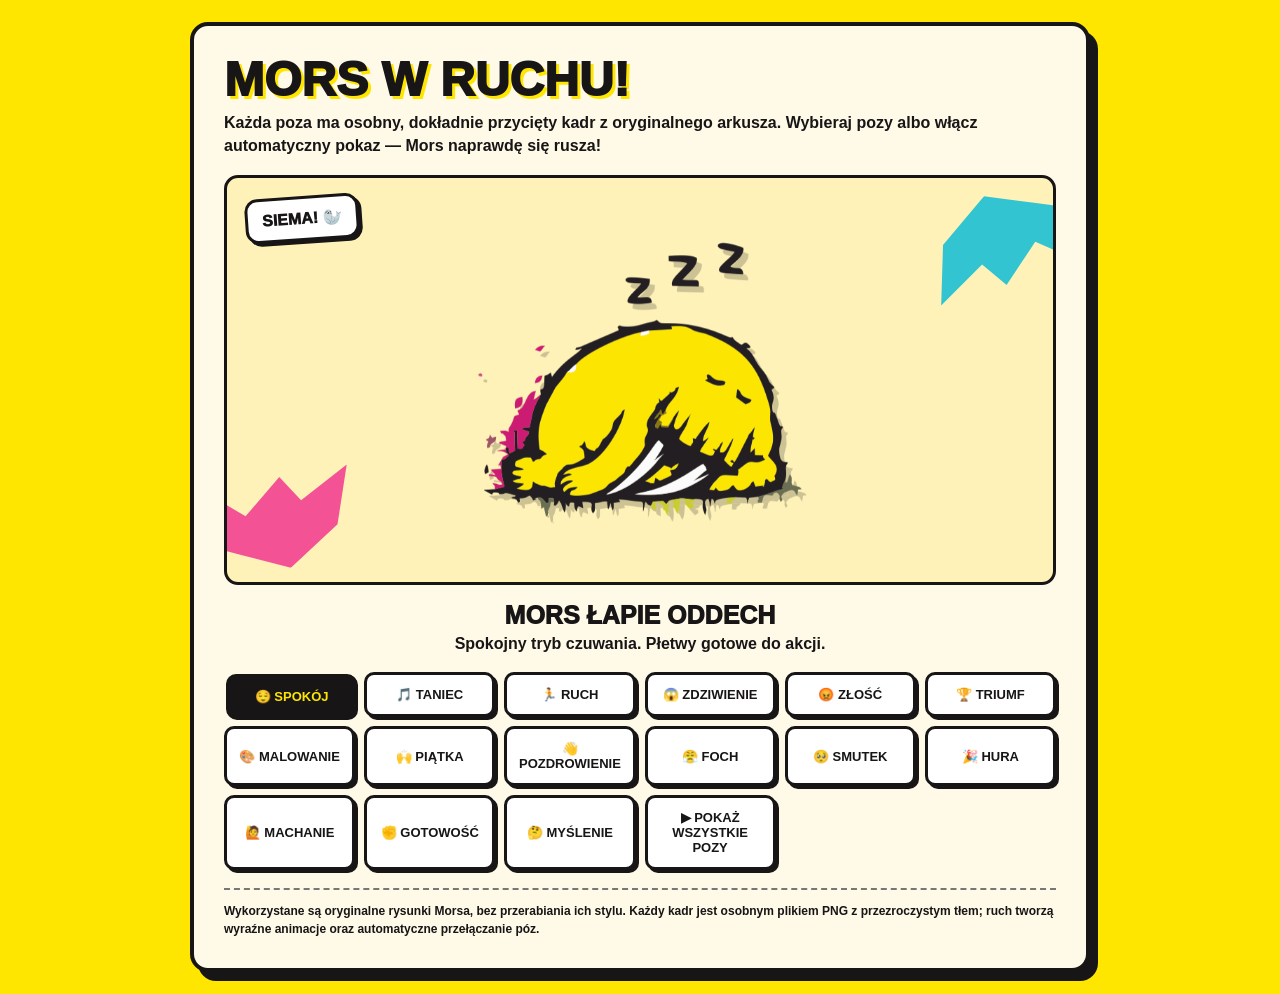
==== commit 721d3c3c: "Improve Mors character motion animations" ====
--- a/mors-demo.html
+++ b/mors-demo.html
@@ -16,16 +16,16 @@
 .stage:before,.stage:after{content:"";position:absolute;width:170px;height:90px;background:var(--pink);opacity:.8;clip-path:polygon(0 40%,20% 0,34% 30%,60% 0,68% 32%,100% 10%,84% 70%,50% 100%,25% 70%);transform:rotate(-18deg);left:-35px;bottom:12px;z-index:-1}
 .stage:after{left:auto;right:-35px;top:14px;bottom:auto;background:var(--cyan);transform:rotate(155deg)}
 .mors{display:block;width:min(72vw,340px);height:min(68vw,340px);object-fit:contain;position:relative;z-index:1;filter:drop-shadow(5px 6px 0 rgba(23,21,21,.22));transform-origin:50% 75%;will-change:transform}
-.mors.idle{animation:idle 1.6s ease-in-out infinite}
-.mors.bounce{animation:bounce .58s cubic-bezier(.3,.7,.3,1) infinite}
-.mors.shake{animation:shake .34s ease-in-out infinite}
-.mors.dance{animation:dance .62s ease-in-out infinite}
-.mors.paint{animation:paint .72s ease-in-out infinite}
-@keyframes idle{0%,100%{transform:translateY(0) rotate(-1deg) scale(1)}50%{transform:translateY(-13px) rotate(1deg) scale(1.025)}}
-@keyframes bounce{0%,100%{transform:translateY(0) rotate(0) scale(1)}35%{transform:translateY(-30px) rotate(-5deg) scale(1.04)}65%{transform:translateY(2px) rotate(4deg) scale(.97)}}
-@keyframes shake{0%,100%{transform:translateX(0) rotate(-5deg)}25%{transform:translateX(-9px) rotate(5deg)}75%{transform:translateX(9px) rotate(-5deg)}}
-@keyframes dance{0%,100%{transform:rotate(-10deg) translateY(0)}25%{transform:rotate(10deg) translateY(-15px)}50%{transform:rotate(-10deg) translateY(0)}75%{transform:rotate(10deg) translateY(-15px)}}
-@keyframes paint{0%,100%{transform:translateY(0) rotate(-2deg) scale(1)}50%{transform:translateY(-12px) rotate(3deg) scale(1.04)}}
+.mors.idle{animation:idle 2.2s ease-in-out infinite}
+.mors.bounce{animation:bounce 1.05s cubic-bezier(.22,.8,.25,1) infinite}
+.mors.shake{animation:shake .58s cubic-bezier(.36,.07,.19,.97) infinite}
+.mors.dance{animation:dance .92s ease-in-out infinite}
+.mors.paint{animation:paint 1.15s cubic-bezier(.4,0,.2,1) infinite}
+@keyframes idle{0%,100%{transform:translateY(0) rotate(-1deg) scale(1,1)}25%{transform:translateY(-4px) rotate(1deg) scale(1.012,.99)}50%{transform:translateY(-10px) rotate(1.5deg) scale(1.025,1.015)}75%{transform:translateY(-4px) rotate(-1deg) scale(.995,1.01)}}
+@keyframes bounce{0%,100%{transform:translateY(0) rotate(0) scale(1,1)}12%{transform:translateY(5px) rotate(-2deg) scale(1.08,.88)}28%{transform:translateY(-38px) rotate(-7deg) scale(.96,1.08)}48%{transform:translateY(-45px) rotate(3deg) scale(1.02,1.02)}68%{transform:translateY(3px) rotate(5deg) scale(1.1,.86)}82%{transform:translateY(-7px) rotate(-2deg) scale(.98,1.04)}}
+@keyframes shake{0%,100%{transform:translateX(0) rotate(-4deg) skewX(0)}15%{transform:translateX(-13px) rotate(7deg) skewX(-3deg)}30%{transform:translateX(11px) rotate(-8deg) skewX(3deg)}45%{transform:translateX(-10px) rotate(6deg) skewX(-2deg)}60%{transform:translateX(8px) rotate(-5deg) skewX(2deg)}75%{transform:translateX(-4px) rotate(3deg)}}
+@keyframes dance{0%,100%{transform:translateY(0) rotate(-9deg) scale(1,1)}20%{transform:translateY(-12px) rotate(9deg) scale(1.03,.98)}40%{transform:translateY(1px) rotate(13deg) scale(.96,1.04)}60%{transform:translateY(-16px) rotate(-11deg) scale(1.04,.97)}80%{transform:translateY(0) rotate(7deg) scale(.98,1.02)}}
+@keyframes paint{0%,100%{transform:translate(0,0) rotate(-2deg) scale(1,1)}20%{transform:translate(-7px,-8px) rotate(-5deg) scale(1.03,.98)}45%{transform:translate(8px,-16px) rotate(5deg) scale(.98,1.04)}70%{transform:translate(-4px,-5px) rotate(-3deg) scale(1.04,.96)}}
 .bubble{position:absolute;z-index:2;top:18px;left:18px;padding:10px 14px;background:white;border:3px solid var(--ink);border-radius:13px;font-weight:1000;transform:rotate(-4deg);box-shadow:3px 3px 0 var(--ink);animation:bubble .9s ease-in-out infinite alternate}
 @keyframes bubble{to{transform:rotate(3deg) scale(1.06)}}
 .caption{text-align:center;font-size:clamp(18px,4vw,25px);font-weight:1000;margin:16px 0 5px;text-transform:uppercase}
@@ -81,7 +81,7 @@
 }
 function stop(){if(timer){clearInterval(timer);timer=null}auto.textContent='▶ POKAŻ WSZYSTKIE POZY';auto.classList.remove('active')}
 buttons.forEach(button=>button.addEventListener('click',()=>{stop();show(button)}));
-auto.addEventListener('click',()=>{if(timer){stop();return}auto.textContent='Ⅱ ZATRZYMAJ POKAZ';auto.classList.add('active');let index=0;const tick=()=>{show(buttons[index]);index=(index+1)%buttons.length};tick();timer=setInterval(tick,1250)});
+auto.addEventListener('click',()=>{if(timer){stop();return}auto.textContent='Ⅱ ZATRZYMAJ POKAZ';auto.classList.add('active');let index=0;const tick=()=>{show(buttons[index]);index=(index+1)%buttons.length};tick();timer=setInterval(tick,1900)});
 show(buttons[0]);
 })();
 </script>
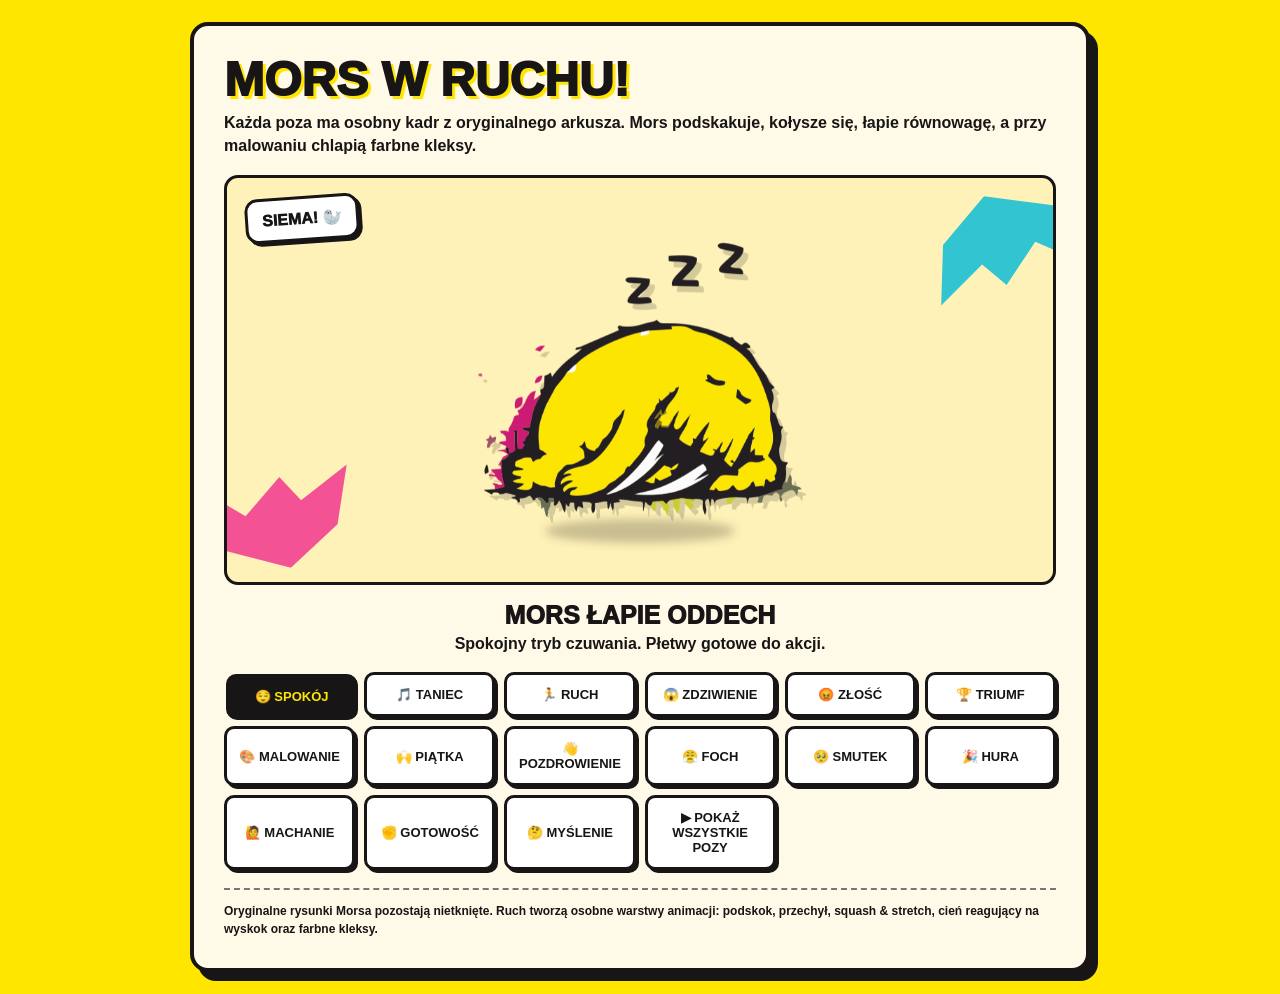
==== commit 41c6b064: "Add layered character motion and animated effects" ====
--- a/mors-demo.html
+++ b/mors-demo.html
@@ -15,17 +15,33 @@
 .stage{position:relative;min-height:410px;border:3px solid var(--ink);border-radius:14px;background:#fff2b8;display:flex;align-items:center;justify-content:center;overflow:hidden;isolation:isolate}
 .stage:before,.stage:after{content:"";position:absolute;width:170px;height:90px;background:var(--pink);opacity:.8;clip-path:polygon(0 40%,20% 0,34% 30%,60% 0,68% 32%,100% 10%,84% 70%,50% 100%,25% 70%);transform:rotate(-18deg);left:-35px;bottom:12px;z-index:-1}
 .stage:after{left:auto;right:-35px;top:14px;bottom:auto;background:var(--cyan);transform:rotate(155deg)}
-.mors{display:block;width:min(72vw,340px);height:min(68vw,340px);object-fit:contain;position:relative;z-index:1;filter:drop-shadow(5px 6px 0 rgba(23,21,21,.22));transform-origin:50% 75%;will-change:transform}
-.mors.idle{animation:idle 2.2s ease-in-out infinite}
-.mors.bounce{animation:bounce 1.05s cubic-bezier(.22,.8,.25,1) infinite}
-.mors.shake{animation:shake .58s cubic-bezier(.36,.07,.19,.97) infinite}
-.mors.dance{animation:dance .92s ease-in-out infinite}
-.mors.paint{animation:paint 1.15s cubic-bezier(.4,0,.2,1) infinite}
-@keyframes idle{0%,100%{transform:translateY(0) rotate(-1deg) scale(1,1)}25%{transform:translateY(-4px) rotate(1deg) scale(1.012,.99)}50%{transform:translateY(-10px) rotate(1.5deg) scale(1.025,1.015)}75%{transform:translateY(-4px) rotate(-1deg) scale(.995,1.01)}}
-@keyframes bounce{0%,100%{transform:translateY(0) rotate(0) scale(1,1)}12%{transform:translateY(5px) rotate(-2deg) scale(1.08,.88)}28%{transform:translateY(-38px) rotate(-7deg) scale(.96,1.08)}48%{transform:translateY(-45px) rotate(3deg) scale(1.02,1.02)}68%{transform:translateY(3px) rotate(5deg) scale(1.1,.86)}82%{transform:translateY(-7px) rotate(-2deg) scale(.98,1.04)}}
-@keyframes shake{0%,100%{transform:translateX(0) rotate(-4deg) skewX(0)}15%{transform:translateX(-13px) rotate(7deg) skewX(-3deg)}30%{transform:translateX(11px) rotate(-8deg) skewX(3deg)}45%{transform:translateX(-10px) rotate(6deg) skewX(-2deg)}60%{transform:translateX(8px) rotate(-5deg) skewX(2deg)}75%{transform:translateX(-4px) rotate(3deg)}}
-@keyframes dance{0%,100%{transform:translateY(0) rotate(-9deg) scale(1,1)}20%{transform:translateY(-12px) rotate(9deg) scale(1.03,.98)}40%{transform:translateY(1px) rotate(13deg) scale(.96,1.04)}60%{transform:translateY(-16px) rotate(-11deg) scale(1.04,.97)}80%{transform:translateY(0) rotate(7deg) scale(.98,1.02)}}
-@keyframes paint{0%,100%{transform:translate(0,0) rotate(-2deg) scale(1,1)}20%{transform:translate(-7px,-8px) rotate(-5deg) scale(1.03,.98)}45%{transform:translate(8px,-16px) rotate(5deg) scale(.98,1.04)}70%{transform:translate(-4px,-5px) rotate(-3deg) scale(1.04,.96)}}
+.character-wrap{position:relative;width:min(72vw,340px);height:min(68vw,340px);z-index:1;display:grid;place-items:center;transform-origin:50% 85%;will-change:transform}
+.mors{display:block;width:100%;height:100%;object-fit:contain;position:relative;z-index:2;filter:drop-shadow(5px 6px 0 rgba(23,21,21,.18));transform-origin:50% 78%;will-change:transform}
+.shadow{position:absolute;width:56%;height:7%;left:22%;bottom:2%;border-radius:50%;background:rgba(23,21,21,.23);filter:blur(5px);z-index:0;transform:scaleX(1);animation:shadowPulse 1.6s ease-in-out infinite}
+.splash{position:absolute;width:17px;height:17px;border:2px solid var(--ink);border-radius:50% 45% 55% 40%;opacity:0;z-index:1}
+.splash.one{left:4%;top:44%;background:var(--pink)}.splash.two{right:4%;top:30%;width:12px;height:12px;background:var(--cyan)}.splash.three{right:13%;bottom:16%;width:9px;height:9px;background:var(--yellow)}
+.character-wrap.idle{animation:floatBody 2.2s ease-in-out infinite}
+.character-wrap.bounce{animation:jumpBody 1.05s cubic-bezier(.22,.8,.25,1) infinite}
+.character-wrap.shake{animation:shakeBody .58s cubic-bezier(.36,.07,.19,.97) infinite}
+.character-wrap.dance{animation:danceBody .92s ease-in-out infinite}
+.character-wrap.paint{animation:paintBody 1.15s cubic-bezier(.4,0,.2,1) infinite}
+.character-wrap.bounce .mors{animation:squash 1.05s cubic-bezier(.22,.8,.25,1) infinite}
+.character-wrap.dance .mors{animation:tiltDance .92s ease-in-out infinite}
+.character-wrap.shake .mors{animation:headRattle .58s ease-in-out infinite}
+.character-wrap.paint .mors{animation:brushStroke 1.15s ease-in-out infinite}
+.character-wrap.paint .splash{animation:pop 1.15s ease-out infinite}
+.character-wrap.paint .splash.two{animation-delay:.22s}.character-wrap.paint .splash.three{animation-delay:.45s}
+@keyframes floatBody{0%,100%{transform:translateY(0)}50%{transform:translateY(-9px)}}
+@keyframes jumpBody{0%,100%{transform:translateY(0)}13%{transform:translateY(7px)}38%,52%{transform:translateY(-38px)}72%{transform:translateY(3px)}86%{transform:translateY(-5px)}}
+@keyframes shakeBody{0%,100%{transform:translateX(0)}20%{transform:translateX(-9px)}40%{transform:translateX(9px)}60%{transform:translateX(-7px)}80%{transform:translateX(4px)}}
+@keyframes danceBody{0%,100%{transform:translateY(0)}25%{transform:translateY(-11px)}50%{transform:translateY(1px)}75%{transform:translateY(-13px)}}
+@keyframes paintBody{0%,100%{transform:translate(0,0)}25%{transform:translate(-5px,-7px)}50%{transform:translate(6px,-12px)}75%{transform:translate(-3px,-5px)}}
+@keyframes squash{0%,100%{transform:scale(1,1)}13%{transform:scale(1.08,.88)}38%{transform:scale(.97,1.07)}68%{transform:scale(1.1,.87)}86%{transform:scale(.99,1.03)}}
+@keyframes tiltDance{0%,100%{transform:rotate(-7deg)}25%{transform:rotate(8deg)}50%{transform:rotate(12deg)}75%{transform:rotate(-10deg)}}
+@keyframes headRattle{0%,100%{transform:rotate(-3deg)}25%{transform:rotate(5deg)}50%{transform:rotate(-6deg)}75%{transform:rotate(4deg)}}
+@keyframes brushStroke{0%,100%{transform:rotate(-2deg)}35%{transform:rotate(-5deg)}70%{transform:rotate(5deg)}}
+@keyframes shadowPulse{0%,100%{transform:scaleX(1);opacity:.22}40%{transform:scaleX(.68);opacity:.12}70%{transform:scaleX(1.12);opacity:.27}}
+@keyframes pop{0%,100%{opacity:0;transform:translate(0,8px) scale(.2)}25%{opacity:1;transform:translate(-8px,-13px) scale(1.15)}70%{opacity:.8;transform:translate(8px,-28px) scale(.7)}}
 .bubble{position:absolute;z-index:2;top:18px;left:18px;padding:10px 14px;background:white;border:3px solid var(--ink);border-radius:13px;font-weight:1000;transform:rotate(-4deg);box-shadow:3px 3px 0 var(--ink);animation:bubble .9s ease-in-out infinite alternate}
 @keyframes bubble{to{transform:rotate(3deg) scale(1.06)}}
 .caption{text-align:center;font-size:clamp(18px,4vw,25px);font-weight:1000;margin:16px 0 5px;text-transform:uppercase}
@@ -34,17 +50,17 @@
 button{font:900 13px Arial,sans-serif;color:var(--ink);background:#fff;border:3px solid var(--ink);border-radius:10px;padding:12px 9px;box-shadow:3px 3px 0 var(--ink);cursor:pointer}
 button.active{background:var(--ink);color:var(--yellow);transform:translate(2px,2px);box-shadow:1px 1px 0 var(--ink)}
 .note{margin:18px 0 0;padding-top:12px;border-top:2px dashed #777;font-size:12px;line-height:1.5;font-weight:700}
-@media(max-width:520px){body{padding:10px}.stage{min-height:340px}.mors{width:min(78vw,290px);height:290px}.bubble{top:10px;left:10px;font-size:12px}}
-@media(prefers-reduced-motion:reduce){.mors,.bubble{animation:none!important}}
+@media(max-width:520px){body{padding:10px}.stage{min-height:340px}.character-wrap{width:min(78vw,290px);height:290px}.bubble{top:10px;left:10px;font-size:12px}}
+@media(prefers-reduced-motion:reduce){.character-wrap,.mors,.bubble,.shadow,.splash{animation:none!important}}
 </style>
 </head>
 <body>
 <main class="wrap">
 <h1>Mors w ruchu!</h1>
-<p class="lead">Każda poza ma osobny, dokładnie przycięty kadr z oryginalnego arkusza. Wybieraj pozy albo włącz automatyczny pokaz — Mors naprawdę się rusza!</p>
+<p class="lead">Każda poza ma osobny kadr z oryginalnego arkusza. Mors podskakuje, kołysze się, łapie równowagę, a przy malowaniu chlapią farbne kleksy.</p>
 <div class="stage">
 <div class="bubble" id="bubble">SIEMA! 🦭</div>
-<img class="mors idle" id="mors" src="assets/mors-00.png" alt="Oryginalna ilustracja Morsa">
+<div class="character-wrap idle" id="character"><div class="shadow"></div><span class="splash one"></span><span class="splash two"></span><span class="splash three"></span><img class="mors" id="mors" src="assets/mors-00.png" alt="Oryginalna ilustracja Morsa"></div>
 </div>
 <div class="caption" id="caption">Mors łapie oddech</div>
 <p class="desc" id="desc">Spokojny tryb czuwania. Płetwy gotowe do akcji.</p>
@@ -66,16 +82,16 @@
 <button data-pose="14" data-motion="idle" data-title="Chwila namysłu" data-desc="Mors analizuje sytuację. To może chwilę potrwać." data-bubble="HMMMM...">🤔 MYŚLENIE</button>
 <button id="auto">▶ POKAŻ WSZYSTKIE POZY</button>
 </div>
-<p class="note">Wykorzystane są oryginalne rysunki Morsa, bez przerabiania ich stylu. Każdy kadr jest osobnym plikiem PNG z przezroczystym tłem; ruch tworzą wyraźne animacje oraz automatyczne przełączanie póz.</p>
+<p class="note">Oryginalne rysunki Morsa pozostają nietknięte. Ruch tworzą osobne warstwy animacji: podskok, przechył, squash & stretch, cień reagujący na wyskok oraz farbne kleksy.</p>
 </main>
 <script>
 (()=>{
-const el=document.getElementById('mors'),caption=document.getElementById('caption'),desc=document.getElementById('desc'),bubble=document.getElementById('bubble'),buttons=[...document.querySelectorAll('button[data-pose]')],auto=document.getElementById('auto');
+const el=document.getElementById('mors'),character=document.getElementById('character'),caption=document.getElementById('caption'),desc=document.getElementById('desc'),bubble=document.getElementById('bubble'),buttons=[...document.querySelectorAll('button[data-pose]')],auto=document.getElementById('auto');
 let timer=null;
 function show(button){
  const index=Number(button.dataset.pose);
  el.src='assets/mors-'+String(index).padStart(2,'0')+'.png';
- el.className='mors '+button.dataset.motion;
+ character.className='character-wrap '+button.dataset.motion;
  caption.textContent=button.dataset.title;desc.textContent=button.dataset.desc;bubble.textContent=button.dataset.bubble;
  buttons.forEach(item=>item.classList.toggle('active',item===button));
 }
